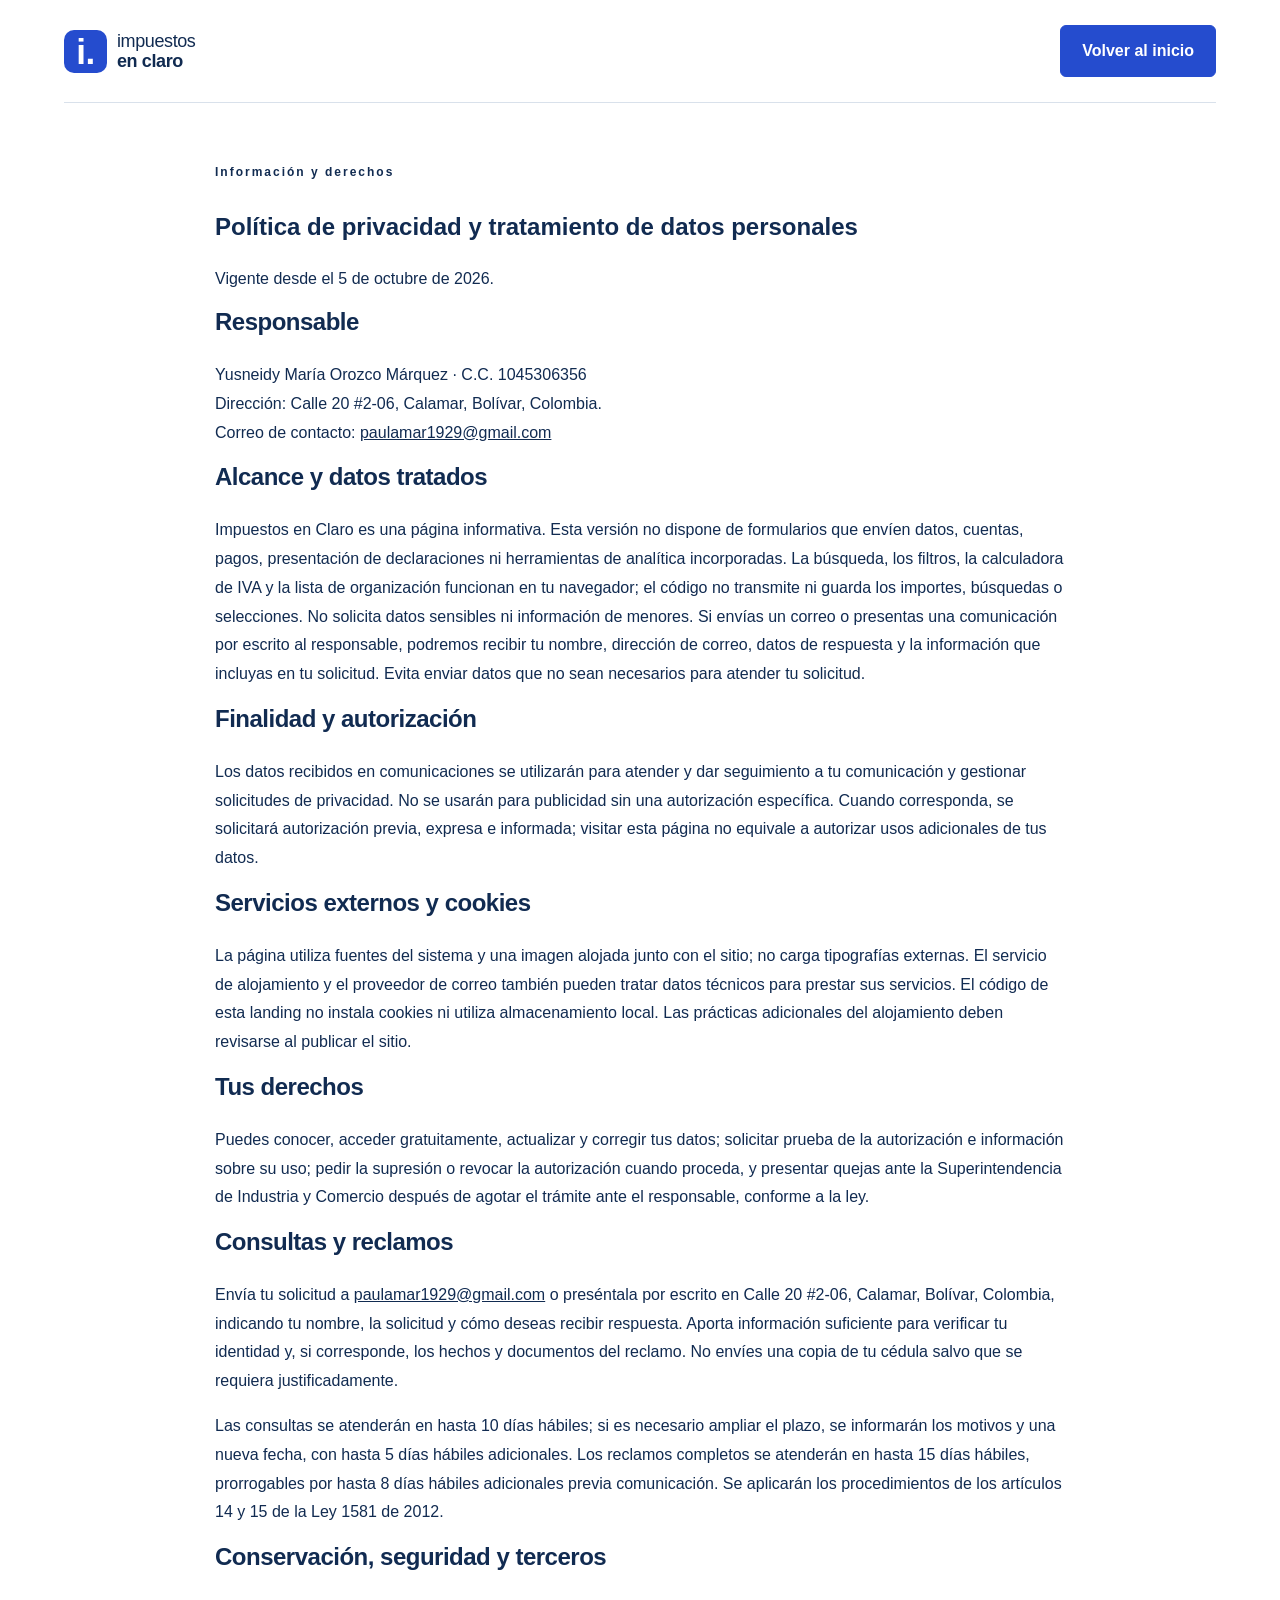
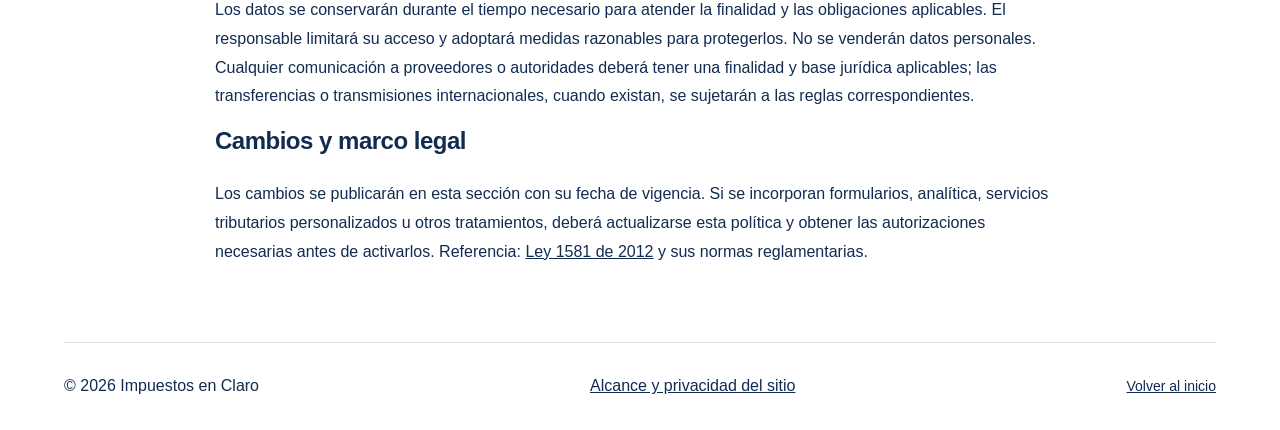
==== privacidad.html @ fd105fa0 "Add files via upload" ====
<!doctype html><html lang="es"><head><meta charset="utf-8"><meta name="viewport" content="width=device-width,initial-scale=1"><meta name="description" content="Política de privacidad y tratamiento de datos personales de Impuestos en Claro."><title>Privacidad | Impuestos en Claro</title><link rel="stylesheet" href="estilos.css"><link rel="icon" href="favicon.svg" type="image/svg+xml"></head><body><header class="header wrap"><a class="brand" href="index.html"><span class="mark">i.</span><span>impuestos<br><strong>en claro</strong></span></a><a class="button" href="index.html">Volver al inicio</a></header><main class="wrap legal"><section class="policy-text" id="privacidad" aria-labelledby="privacy-title">
<div class="eyebrow">Información y derechos</div><h2 id="privacy-title">Política de privacidad y tratamiento de datos personales</h2>
<p>Vigente desde el 5 de octubre de 2026.</p>
<div style="max-width:850px;line-height:1.8">
<h3>Responsable</h3><p>Yusneidy María Orozco Márquez · C.C. 1045306356<br>Dirección: Calle 20 #2-06, Calamar, Bolívar, Colombia.<br>Correo de contacto: <a href="mailto:paulamar1929@gmail.com">paulamar1929@gmail.com</a></p>
<h3>Alcance y datos tratados</h3><p>Impuestos en Claro es una página informativa. Esta versión no dispone de formularios que envíen datos, cuentas, pagos, presentación de declaraciones ni herramientas de analítica incorporadas. La búsqueda, los filtros, la calculadora de IVA y la lista de organización funcionan en tu navegador; el código no transmite ni guarda los importes, búsquedas o selecciones. No solicita datos sensibles ni información de menores. Si envías un correo o presentas una comunicación por escrito al responsable, podremos recibir tu nombre, dirección de correo, datos de respuesta y la información que incluyas en tu solicitud. Evita enviar datos que no sean necesarios para atender tu solicitud.</p>
<h3>Finalidad y autorización</h3><p>Los datos recibidos en comunicaciones se utilizarán para atender y dar seguimiento a tu comunicación y gestionar solicitudes de privacidad. No se usarán para publicidad sin una autorización específica. Cuando corresponda, se solicitará autorización previa, expresa e informada; visitar esta página no equivale a autorizar usos adicionales de tus datos.</p>
<h3>Servicios externos y cookies</h3><p>La página utiliza fuentes del sistema y una imagen alojada junto con el sitio; no carga tipografías externas. El servicio de alojamiento y el proveedor de correo también pueden tratar datos técnicos para prestar sus servicios. El código de esta landing no instala cookies ni utiliza almacenamiento local. Las prácticas adicionales del alojamiento deben revisarse al publicar el sitio.</p>
<h3>Tus derechos</h3><p>Puedes conocer, acceder gratuitamente, actualizar y corregir tus datos; solicitar prueba de la autorización e información sobre su uso; pedir la supresión o revocar la autorización cuando proceda, y presentar quejas ante la Superintendencia de Industria y Comercio después de agotar el trámite ante el responsable, conforme a la ley.</p>
<h3>Consultas y reclamos</h3><p>Envía tu solicitud a <a href="mailto:paulamar1929@gmail.com">paulamar1929@gmail.com</a> o preséntala por escrito en Calle 20 #2-06, Calamar, Bolívar, Colombia, indicando tu nombre, la solicitud y cómo deseas recibir respuesta. Aporta información suficiente para verificar tu identidad y, si corresponde, los hechos y documentos del reclamo. No envíes una copia de tu cédula salvo que se requiera justificadamente.</p><p>Las consultas se atenderán en hasta 10 días hábiles; si es necesario ampliar el plazo, se informarán los motivos y una nueva fecha, con hasta 5 días hábiles adicionales. Los reclamos completos se atenderán en hasta 15 días hábiles, prorrogables por hasta 8 días hábiles adicionales previa comunicación. Se aplicarán los procedimientos de los artículos 14 y 15 de la Ley 1581 de 2012.</p>
<h3>Conservación, seguridad y terceros</h3><p>Los datos se conservarán durante el tiempo necesario para atender la finalidad y las obligaciones aplicables. El responsable limitará su acceso y adoptará medidas razonables para protegerlos. No se venderán datos personales. Cualquier comunicación a proveedores o autoridades deberá tener una finalidad y base jurídica aplicables; las transferencias o transmisiones internacionales, cuando existan, se sujetarán a las reglas correspondientes.</p>
<h3>Cambios y marco legal</h3><p>Los cambios se publicarán en esta sección con su fecha de vigencia. Si se incorporan formularios, analítica, servicios tributarios personalizados u otros tratamientos, deberá actualizarse esta política y obtener las autorizaciones necesarias antes de activarlos. Referencia: <a class="text-link" href="https://www1.funcionpublica.gov.co/eva/gestornormativo/norma.php?i=49981" target="_blank" rel="noopener noreferrer">Ley 1581 de 2012</a> y sus normas reglamentarias.</p>
</div></section></main><footer class="footer wrap"><span>© 2026 Impuestos en Claro</span><a href="sobre-el-sitio.html">Alcance y privacidad del sitio</a><a href="index.html">Volver al inicio</a></footer></body></html>
---- estilos.css ----
/* Impuestos en Claro — colores principales */
:root{
  --navy:#112b51;
  --blue:#254cce;
  --paper:#fff;
  --soft:#f2f5fb;
  --line:#d9e1eb;
  --muted:#55647b;
  --orange:#ffbf69}

*{
  box-sizing:border-box}
html{
  scroll-behavior:smooth;
  scroll-padding-top:25px}
body{
  margin:0;
  background:var(--paper);
  color:var(--navy);
  font:16px/1.65 Arial,Helvetica,sans-serif}
a{
  color:inherit}
button,input{
  font:inherit}
button,summary{
  cursor:pointer}
h1,h2,h3,p{
  margin-top:0}
[hidden]{
  display:none!important}
:focus-visible{
  outline:3px solid #ba5900;
  outline-offset:5px}
.wrap{
  width:min(1240px,90%);
  margin-inline:auto}
.header{
  padding:25px 0;
  display:flex;
  align-items:center;
  justify-content:space-between;
  gap:30px;
  border-bottom:1px solid var(--line)}
.brand{
  display:flex;
  align-items:center;
  gap:10px;
  text-decoration:none;
  font-size:18px;
  line-height:1.12;
  letter-spacing:-.4px}
.brand strong{
  font-weight:800}
.mark{
  display:flex;
  align-items:center;
  justify-content:center;
  background:var(--blue);
  color:#fff;
  width:43px;
  height:43px;
  border-radius:10px;
  font-size:35px;
  font-weight:800}
.country{
  font-size:12px;
  letter-spacing:1px}
nav{
  display:flex;
  gap:26px;
  font-size:14px}
nav a{
  text-decoration:none}
nav a:hover{
  text-decoration:underline;
  text-underline-offset:5px}
#menu{
  display:none}
.hero{
  display:grid;
  grid-template-columns:1.2fr 1fr;
  gap:85px;
  align-items:center;
  padding:70px 0}
.eyebrow{
  font-size:12px;
  letter-spacing:2px;
  font-weight:700;
  margin-bottom:22px}
h1{
  font-size:clamp(45px,5.5vw,76px);
  line-height:1.03;
  letter-spacing:-3.5px;
  margin-bottom:25px}
h1 em{
  color:var(--blue);
  font-style:normal}
h2{
  font-size:clamp(31px,3.5vw,46px);
  line-height:1.15;
  letter-spacing:-1.7px;
  margin-bottom:25px}
h3{
  font-size:24px;
  line-height:1.2;
  letter-spacing:-.5px}
.lead{
  font-size:18px;
  color:var(--muted);
  max-width:450px}
.actions{
  display:flex;
  align-items:center;
  gap:24px;
  margin:30px 0}
.button{
  display:inline-flex;
  align-items:center;
  justify-content:center;
  background:var(--blue);
  color:#fff;
  border:1px solid var(--blue);
  border-radius:6px;
  padding:14px 21px;
  text-decoration:none;
  font-weight:700;
  line-height:1.4}
.button:hover{
  background:#173aaa}
.plain{
  text-underline-offset:5px;
  font-weight:700}
.small{
  font-size:14px;
  color:var(--muted)}
.hero-copy .small{
  max-width:430px}
.hero-ledger{
  background:var(--soft);
  border:1px solid var(--line);
  border-radius:12px;
  padding:30px;
  box-shadow:12px 12px 0 #e3eaff}
.ledger-head{
  display:flex;
  justify-content:space-between;
  gap:20px;
  font-size:12px;
  letter-spacing:1px;
  border-bottom:1px solid var(--line);
  padding-bottom:18px;
  margin-bottom:22px}
.ledger-caption{
  font-size:21px;
  font-weight:700;
  line-height:1.3}
.ledger-row,.ledger-total{
  display:flex;
  justify-content:space-between;
  gap:20px;
  padding:16px 0}
.ledger-row{
  border-bottom:1px solid var(--line)}
.ledger-total{
  background:var(--navy);
  color:white;
  padding:20px;
  border-radius:6px;
  margin-top:18px}
.ledger-total strong{
  font-size:30px;
  line-height:1.2}
.hero-ledger>p:not(.ledger-caption){
  font-size:14px;
  color:var(--muted);
  margin:20px 0}
.hero-ledger>a{
  font-size:14px;
  font-weight:700;
  text-underline-offset:4px}
.source-mini{
  display:block;
  margin-top:14px;
  font-weight:400!important;
  font-size:12px!important}
.topic-strip{
  background:var(--navy);
  color:white;
  display:flex;
  gap:65px;
  justify-content:center;
  flex-wrap:wrap;
  padding:20px 5%;
  font-size:14px}
.section{
  padding:85px 0}
.section-heading{
  display:flex;
  align-items:end;
  justify-content:space-between;
  gap:45px;
  margin-bottom:35px}
.section-heading h2{
  margin:0}
.section-heading>p{
  max-width:330px;
  color:var(--muted);
  margin:0}
.map-controls{
  display:flex;
  justify-content:space-between;
  align-items:end;
  gap:20px;
  margin-bottom:15px}
.filters{
  display:flex;
  gap:9px;
  flex-wrap:wrap}
.filters button{
  border:1px solid var(--line);
  padding:10px 16px;
  border-radius:25px;
  font-size:14px;
  background:white;
  color:var(--navy)}
.filters button.active{
  background:var(--navy);
  color:white;
  border-color:var(--navy)}
.search-label{
  font-size:14px;
  display:block;
  min-width:240px}
.search-label input{
  display:block;
  margin-top:6px}
.topic-grid{
  display:grid;
  grid-template-columns:repeat(4,1fr);
  gap:18px}
.topic{
  border:1px solid var(--line);
  border-radius:9px;
  padding:24px}
.topic-label{
  font-size:12px;
  letter-spacing:1px;
  color:var(--muted)}
.topic h3{
  font-size:27px;
  margin:20px 0 15px}
.topic>p{
  font-size:16px;
  color:var(--muted)}
.topic details{
  border-top:1px solid var(--line);
  padding-top:15px}
.topic summary{
  font-size:14px;
  font-weight:700}
.topic details p{
  font-size:14px;
  margin:15px 0}
.topic details a{
  font-size:14px;
  color:var(--blue);
  overflow-wrap:anywhere}
.empty{
  padding:25px;
  background:var(--soft)}
.calculator-section{
  padding:70px 0;
  background:var(--soft);
  border-block:1px solid var(--line)}
.calculator-layout{
  display:grid;
  grid-template-columns:1fr 1.1fr;
  gap:90px}
.calculator-layout>div>p{
  max-width:380px}
.formula{
  border-top:1px solid var(--line);
  padding-top:18px;
  margin-top:25px}
.formula summary{
  font-weight:700}
.formula p{
  font-size:14px;
  margin-top:18px}
.calculator{
  background:white;
  padding:30px;
  border:1px solid var(--line);
  border-radius:10px}
fieldset{
  border:0;
  padding:0;
  margin:0 0 23px}
legend{
  font-weight:700;
  margin-bottom:14px}
fieldset label{
  display:flex;
  align-items:center;
  gap:9px;
  margin:9px 0}
input[type=radio],input[type=checkbox]{
  width:19px;
  height:19px;
  accent-color:var(--blue);
  flex-shrink:0}
input[type=search],input[type=number]{
  border:1px solid #aab9ce;
  border-radius:5px;
  width:100%;
  padding:12px;
  background:#fff;
  color:var(--navy);
  min-width:0}
.input-pair{
  display:grid;
  grid-template-columns:1.7fr 1fr;
  gap:15px;
  margin-bottom:20px}
.input-pair label{
  font-size:14px}
.input-pair input{
  display:block;
  margin-top:8px}
.calc-result{
  margin:25px 0 15px}
.calc-result>div{
  display:flex;
  justify-content:space-between;
  gap:20px;
  border-bottom:1px solid var(--line);
  padding:13px 0}
.calc-result>div:last-child{
  border-bottom:0;
  background:var(--navy);
  color:white;
  padding:16px;
  border-radius:5px;
  font-size:20px}
.calculator .small{
  margin:0}
#calc-error{
  color:#a42c29;
  margin-top:18px}
.route{
  list-style:none;
  margin:40px 0 55px;
  padding:0;
  display:grid;
  grid-template-columns:repeat(4,1fr);
  gap:30px}
.route li{
  border-top:3px solid var(--blue);
  padding-top:20px}
.route span{
  font-size:14px;
  font-weight:700;
  color:var(--blue)}
.route h3{
  font-size:21px;
  margin:17px 0 12px}
.route p{
  color:var(--muted);
  margin:0}
.documents{
  border:1px solid var(--line);
  border-radius:10px;
  padding:35px;
  display:grid;
  grid-template-columns:1fr 1fr;
  gap:60px;
  background:var(--soft)}
.documents h3{
  font-size:29px}
.secondary{
  background:#fff;
  border-color:var(--navy);
  color:var(--navy)}
.secondary:hover{
  background:#e7edfa}
.checklist label{
  display:flex;
  align-items:start;
  gap:12px;
  border-bottom:1px solid var(--line);
  padding:12px 0}
.checklist input{
  margin-top:4px}
.checklist .small{
  margin:18px 0 0}
.glossary-section{
  padding:70px 0;
  background:var(--navy);
  color:white}
.glossary{
  display:grid;
  grid-template-columns:repeat(3,1fr);
  gap:35px;
  margin-top:40px}
.glossary article{
  border-top:1px solid #59708f;
  padding-top:23px}
.glossary h3{
  font-size:23px}
.glossary p{
  color:#dae3f2;
  margin:0}
.faq-section{
  display:grid;
  grid-template-columns:1fr 1.2fr;
  gap:75px}
.faq details{
  border-bottom:1px solid var(--line);
  padding:21px 0}
.faq details:first-child{
  padding-top:0}
.faq summary{
  font-size:18px;
  font-weight:700}
.faq p{
  color:var(--muted);
  margin:16px 0 0}
.official{
  background:var(--blue);
  color:white;
  padding:40px;
  display:flex;
  justify-content:space-between;
  align-items:center;
  gap:45px;
  border-radius:10px;
  margin-bottom:60px}
.official h2{
  margin:0}
.official>div:last-child{
  max-width:360px}
.official p:not(.eyebrow){
  font-size:14px;
  margin:18px 0 0}
.light{
  background:white;
  color:var(--blue);
  border-color:white}
.light:hover{
  background:#eaf0ff}
.footer{
  border-top:1px solid var(--line);
  display:flex;
  justify-content:space-between;
  align-items:center;
  gap:30px;
  padding:30px 0}
.footer p,.footer>a:last-child{
  font-size:14px}
.footer p{
  margin:0;
  color:var(--muted)}
.skip{
  position:fixed;
  top:-100px;
  background:white;
  padding:10px;
  z-index:100}
.skip:focus{
  top:10px}
.legal{
  max-width:850px;
  padding:60px 0}
.legal h1{
  font-size:42px;
  letter-spacing:-1px}
.legal h2{
  font-size:24px;
  letter-spacing:0;
  margin-top:30px}

@media(max-width:1100px){
  .country{
  display:none}
.hero,.calculator-layout{
  gap:40px}
.topic-grid{
  grid-template-columns:repeat(2,1fr)}
.documents{
  gap:35px}
.topic-strip{
  gap:25px}
.map-controls{
  align-items:start;
  flex-direction:column}
.search-label{
  width:100%}
}

@media(max-width:760px){
  .header{
  flex-wrap:wrap;
  padding-block:18px}
#menu{
  display:block;
  border:1px solid var(--line);
  background:white;
  color:var(--navy);
  padding:8px 14px;
  border-radius:5px}
nav{
  width:100%;
  flex-direction:column;
  gap:0}
nav a{
  padding:11px 0}
body.js nav{
  display:none}
body.js nav.open{
  display:flex}
.hero{
  grid-template-columns:1fr;
  padding:40px 0 55px;
  gap:28px}
h1{
  font-size:clamp(42px,10vw,65px);
  letter-spacing:-2px}
.hero-ledger{
  padding:23px;
  box-shadow:7px 7px 0 #e3eaff}
.actions{
  flex-wrap:wrap}
.section{
  padding-block:55px}
.section-heading{
  display:block}
.section-heading>p{
  margin-top:22px;
  max-width:none}
.topic-grid{
  gap:14px}
.topic{
  padding:20px}
.calculator-layout,.documents,.faq-section{
  grid-template-columns:1fr;
  gap:30px}
.calculator-section,.glossary-section{
  padding-block:55px}
.route{
  grid-template-columns:repeat(2,1fr);
  gap:25px}
.documents{
  padding:25px}
.glossary{
  grid-template-columns:repeat(2,1fr);
  gap:25px}
.official{
  flex-direction:column;
  align-items:start;
  padding:30px}
.footer{
  flex-direction:column;
  align-items:start;
  gap:20px}
.topic-strip{
  justify-content:start;
  gap:10px 25px}
}

@media(max-width:430px){
  .topic-grid,.glossary,.route{
  grid-template-columns:1fr}
.input-pair{
  grid-template-columns:1fr}
.calculator{
  padding:23px}
.ledger-row{
  font-size:14px}
.calc-result strong{
  font-size:16px}
.filters button{
  padding:9px 12px}
.legal h1{
  font-size:34px}
}

@media(prefers-reduced-motion:reduce){
  html{
  scroll-behavior:auto}
}

@media print{
  body{
  font:12pt/1.5 Arial,sans-serif;
  color:#000}
.header,.hero,.topic-strip,#mapa,#calculadora,.glossary-section,.faq-section,.official,.footer,.skip,#ruta>.section-heading,.route{
  display:none!important}
.section{
  padding:0}
.wrap{
  width:100%}
.documents{
  display:block;
  border:0;
  background:white;
  padding:0}
.documents .button,.documents .eyebrow,.checklist .small{
  display:none}
.documents h3{
  font-size:22pt}
.checklist label{
  break-inside:avoid}
.checklist input{
  accent-color:#000}
}
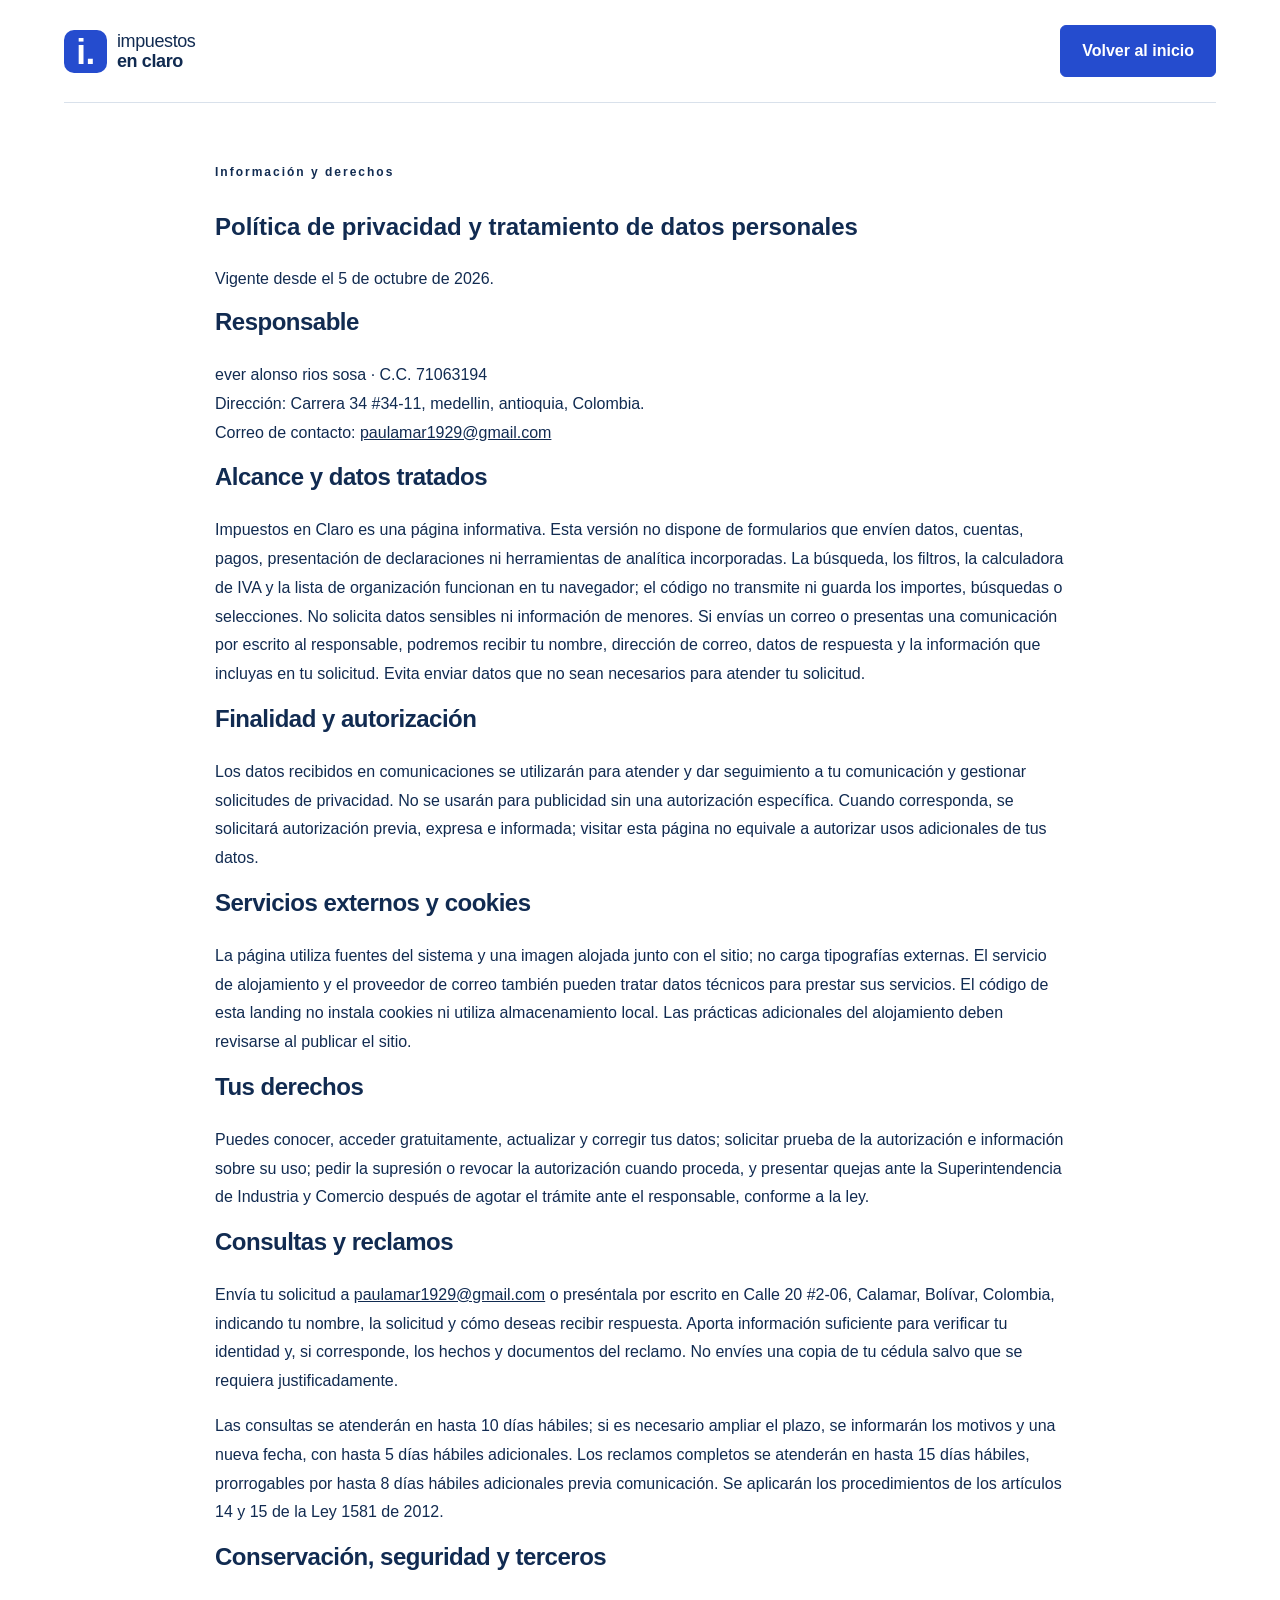
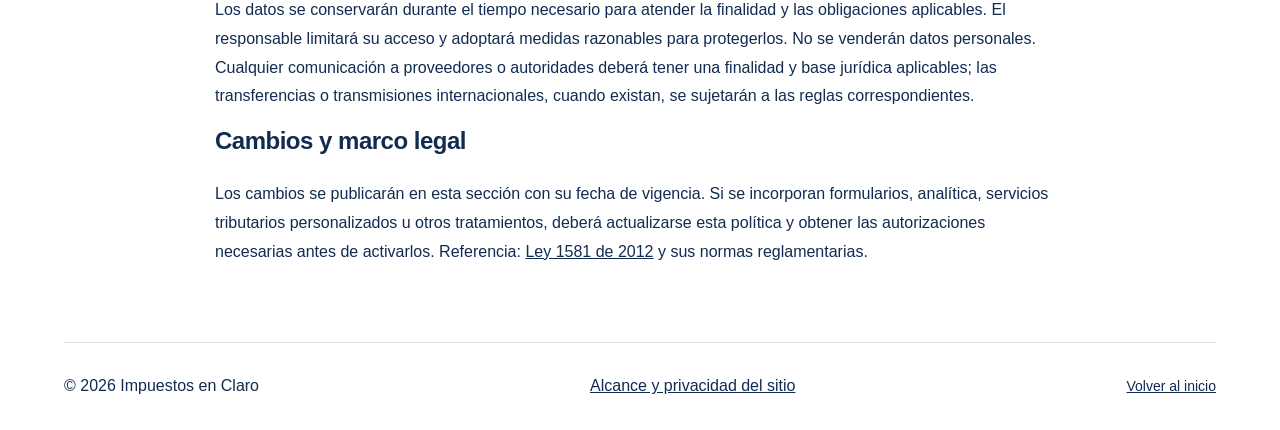
==== commit 9b733f8d: "Update privacidad.html" ====
--- a/privacidad.html
+++ b/privacidad.html
@@ -2,7 +2,7 @@
 <div class="eyebrow">Información y derechos</div><h2 id="privacy-title">Política de privacidad y tratamiento de datos personales</h2>
 <p>Vigente desde el 5 de octubre de 2026.</p>
 <div style="max-width:850px;line-height:1.8">
-<h3>Responsable</h3><p>Yusneidy María Orozco Márquez · C.C. 1045306356<br>Dirección: Calle 20 #2-06, Calamar, Bolívar, Colombia.<br>Correo de contacto: <a href="mailto:paulamar1929@gmail.com">paulamar1929@gmail.com</a></p>
+<h3>Responsable</h3><p> ever alonso rios sosa · C.C. 71063194<br>Dirección: Carrera 34 #34-11, medellin,  antioquia, Colombia.<br>Correo de contacto: <a href="mailto:paulamar1929@gmail.com">paulamar1929@gmail.com</a></p>
 <h3>Alcance y datos tratados</h3><p>Impuestos en Claro es una página informativa. Esta versión no dispone de formularios que envíen datos, cuentas, pagos, presentación de declaraciones ni herramientas de analítica incorporadas. La búsqueda, los filtros, la calculadora de IVA y la lista de organización funcionan en tu navegador; el código no transmite ni guarda los importes, búsquedas o selecciones. No solicita datos sensibles ni información de menores. Si envías un correo o presentas una comunicación por escrito al responsable, podremos recibir tu nombre, dirección de correo, datos de respuesta y la información que incluyas en tu solicitud. Evita enviar datos que no sean necesarios para atender tu solicitud.</p>
 <h3>Finalidad y autorización</h3><p>Los datos recibidos en comunicaciones se utilizarán para atender y dar seguimiento a tu comunicación y gestionar solicitudes de privacidad. No se usarán para publicidad sin una autorización específica. Cuando corresponda, se solicitará autorización previa, expresa e informada; visitar esta página no equivale a autorizar usos adicionales de tus datos.</p>
 <h3>Servicios externos y cookies</h3><p>La página utiliza fuentes del sistema y una imagen alojada junto con el sitio; no carga tipografías externas. El servicio de alojamiento y el proveedor de correo también pueden tratar datos técnicos para prestar sus servicios. El código de esta landing no instala cookies ni utiliza almacenamiento local. Las prácticas adicionales del alojamiento deben revisarse al publicar el sitio.</p>
@@ -10,4 +10,4 @@
 <h3>Consultas y reclamos</h3><p>Envía tu solicitud a <a href="mailto:paulamar1929@gmail.com">paulamar1929@gmail.com</a> o preséntala por escrito en Calle 20 #2-06, Calamar, Bolívar, Colombia, indicando tu nombre, la solicitud y cómo deseas recibir respuesta. Aporta información suficiente para verificar tu identidad y, si corresponde, los hechos y documentos del reclamo. No envíes una copia de tu cédula salvo que se requiera justificadamente.</p><p>Las consultas se atenderán en hasta 10 días hábiles; si es necesario ampliar el plazo, se informarán los motivos y una nueva fecha, con hasta 5 días hábiles adicionales. Los reclamos completos se atenderán en hasta 15 días hábiles, prorrogables por hasta 8 días hábiles adicionales previa comunicación. Se aplicarán los procedimientos de los artículos 14 y 15 de la Ley 1581 de 2012.</p>
 <h3>Conservación, seguridad y terceros</h3><p>Los datos se conservarán durante el tiempo necesario para atender la finalidad y las obligaciones aplicables. El responsable limitará su acceso y adoptará medidas razonables para protegerlos. No se venderán datos personales. Cualquier comunicación a proveedores o autoridades deberá tener una finalidad y base jurídica aplicables; las transferencias o transmisiones internacionales, cuando existan, se sujetarán a las reglas correspondientes.</p>
 <h3>Cambios y marco legal</h3><p>Los cambios se publicarán en esta sección con su fecha de vigencia. Si se incorporan formularios, analítica, servicios tributarios personalizados u otros tratamientos, deberá actualizarse esta política y obtener las autorizaciones necesarias antes de activarlos. Referencia: <a class="text-link" href="https://www1.funcionpublica.gov.co/eva/gestornormativo/norma.php?i=49981" target="_blank" rel="noopener noreferrer">Ley 1581 de 2012</a> y sus normas reglamentarias.</p>
-</div></section></main><footer class="footer wrap"><span>© 2026 Impuestos en Claro</span><a href="sobre-el-sitio.html">Alcance y privacidad del sitio</a><a href="index.html">Volver al inicio</a></footer></body></html>+</div></section></main><footer class="footer wrap"><span>© 2026 Impuestos en Claro</span><a href="sobre-el-sitio.html">Alcance y privacidad del sitio</a><a href="index.html">Volver al inicio</a></footer></body></html>
